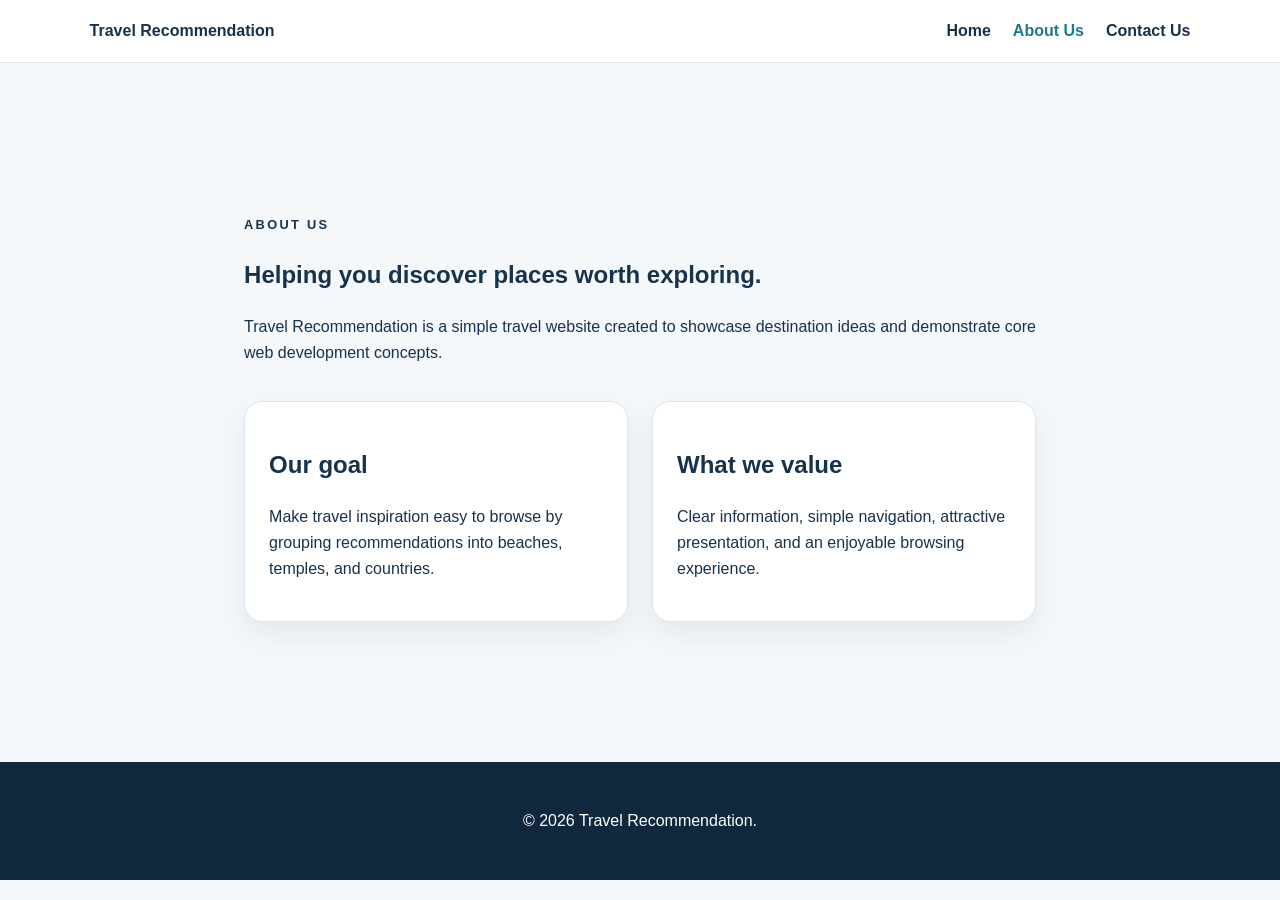
==== about.html @ f6309ee8 "Add files via upload" ====
<!DOCTYPE html><html lang="en"><head><meta charset="UTF-8"><meta name="viewport" content="width=device-width,initial-scale=1"><title>About Us | Travel Recommendation</title><link rel="stylesheet" href="style.css"></head><body><header class="navbar"><div class="brand">Travel Recommendation</div><nav><a href="index.html">Home</a><a class="active" href="about.html">About Us</a><a href="contact.html">Contact Us</a></nav></header><main class="page"><section class="section"><p class="eyebrow">About us</p><h1>Helping you discover places worth exploring.</h1><p>Travel Recommendation is a simple travel website created to showcase destination ideas and demonstrate core web development concepts.</p><div class="about-grid"><div><h2>Our goal</h2><p>Make travel inspiration easy to browse by grouping recommendations into beaches, temples, and countries.</p></div><div><h2>What we value</h2><p>Clear information, simple navigation, attractive presentation, and an enjoyable browsing experience.</p></div></div></section></main><footer><p>&copy; 2026 Travel Recommendation.</p></footer></body></html>
---- style.css ----
*{box-sizing:border-box}:root{--ink:#17324d;--muted:#5d7185;--paper:#f5f8fb;--white:#fff;--accent:#1d7a8c;--accent-dark:#145a69;--border:#dbe5ec;--shadow:0 12px 30px rgba(23,50,77,.08)}body{margin:0;font-family:-apple-system,BlinkMacSystemFont,"Segoe UI",sans-serif;color:var(--ink);background:var(--paper);line-height:1.6}.navbar{position:sticky;top:0;z-index:10;display:flex;align-items:center;justify-content:space-between;padding:18px 7%;background:rgba(255,255,255,.96);border-bottom:1px solid var(--border)}.brand{font-weight:800}nav{display:flex;gap:22px}nav a{color:var(--ink);text-decoration:none;font-weight:600}nav a:hover,nav a.active{color:var(--accent)}.hero{min-height:72vh;display:grid;place-items:center;padding:80px 7%;background:linear-gradient(rgba(15,45,66,.55),rgba(15,45,66,.55)),url("images/hero.svg") center/cover}.hero-content{max-width:780px;color:#fff;text-align:center}.eyebrow{text-transform:uppercase;letter-spacing:.18em;font-size:.8rem;font-weight:800}.hero h1{font-size:clamp(2.4rem,6vw,4.6rem);line-height:1.05;margin:12px 0 20px}.hero p{font-size:1.1rem}.section,.page{max-width:1100px;margin:auto;padding:70px 7%}.intro{text-align:center;max-width:850px}.category{margin-top:48px}.cards{display:grid;grid-template-columns:repeat(2,minmax(0,1fr));gap:24px}.card{background:var(--white);border:1px solid var(--border);border-radius:18px;overflow:hidden;box-shadow:var(--shadow)}.card img{display:block;width:100%;height:220px;object-fit:cover}.card h4,.card p{margin-left:22px;margin-right:22px}.card h4{margin-top:18px;margin-bottom:8px;font-size:1.25rem}.card p{margin-bottom:22px;color:var(--muted)}.about-grid{display:grid;grid-template-columns:repeat(2,minmax(0,1fr));gap:24px;margin-top:36px}.about-grid>div{background:var(--white);border:1px solid var(--border);border-radius:18px;padding:24px;box-shadow:var(--shadow)}.contact-form{display:grid;gap:10px;max-width:700px;margin-top:30px}input,textarea{width:100%;padding:13px 14px;border:1px solid #cdd9e2;border-radius:10px;font:inherit;margin-bottom:10px}.button{display:inline-block;width:max-content;padding:12px 20px;border:0;border-radius:10px;background:var(--accent);color:#fff;text-decoration:none;font:inherit;font-weight:700;cursor:pointer}.button:hover{background:var(--accent-dark)}.form-message{color:var(--accent-dark);font-weight:600}footer{text-align:center;padding:30px 7%;background:#10283d;color:#fff}@media(max-width:760px){.navbar{align-items:flex-start;gap:12px;flex-direction:column}nav{flex-wrap:wrap}.cards,.about-grid{grid-template-columns:1fr}}
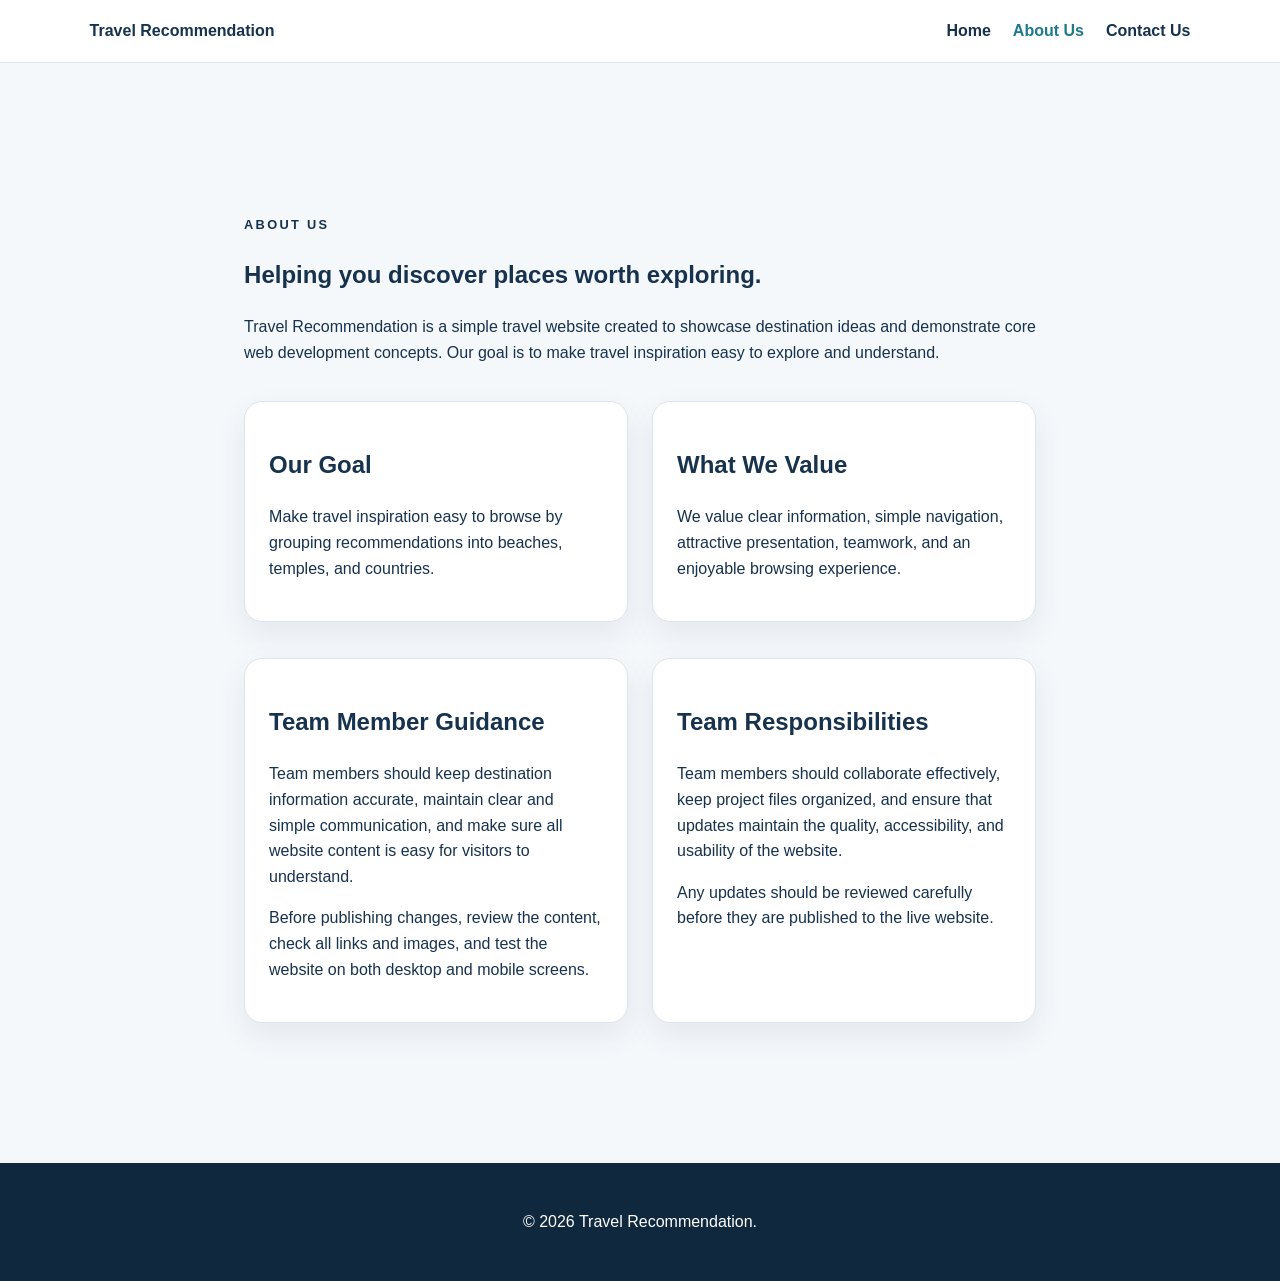
==== commit 55197ecf: "Enhance About Us page with team guidance Added sections for team member guidance and responsibilitie" ====
--- a/about.html
+++ b/about.html
@@ -1 +1,102 @@
-<!DOCTYPE html><html lang="en"><head><meta charset="UTF-8"><meta name="viewport" content="width=device-width,initial-scale=1"><title>About Us | Travel Recommendation</title><link rel="stylesheet" href="style.css"></head><body><header class="navbar"><div class="brand">Travel Recommendation</div><nav><a href="index.html">Home</a><a class="active" href="about.html">About Us</a><a href="contact.html">Contact Us</a></nav></header><main class="page"><section class="section"><p class="eyebrow">About us</p><h1>Helping you discover places worth exploring.</h1><p>Travel Recommendation is a simple travel website created to showcase destination ideas and demonstrate core web development concepts.</p><div class="about-grid"><div><h2>Our goal</h2><p>Make travel inspiration easy to browse by grouping recommendations into beaches, temples, and countries.</p></div><div><h2>What we value</h2><p>Clear information, simple navigation, attractive presentation, and an enjoyable browsing experience.</p></div></div></section></main><footer><p>&copy; 2026 Travel Recommendation.</p></footer></body></html>
+<!DOCTYPE html>
+<html lang="en">
+<head>
+  <meta charset="UTF-8">
+  <meta name="viewport" content="width=device-width, initial-scale=1.0">
+  <title>About Us | Travel Recommendation</title>
+  <link rel="stylesheet" href="style.css">
+</head>
+
+<body>
+
+  <header class="navbar">
+    <div class="brand">Travel Recommendation</div>
+
+    <nav>
+      <a href="index.html">Home</a>
+      <a href="about.html" class="active">About Us</a>
+      <a href="contact.html">Contact Us</a>
+    </nav>
+  </header>
+
+  <main class="page">
+
+    <section class="section">
+
+      <p class="eyebrow">About us</p>
+
+      <h1>Helping you discover places worth exploring.</h1>
+
+      <p>
+        Travel Recommendation is a simple travel website created to showcase
+        destination ideas and demonstrate core web development concepts.
+        Our goal is to make travel inspiration easy to explore and understand.
+      </p>
+
+      <div class="about-grid">
+
+        <div>
+          <h2>Our Goal</h2>
+
+          <p>
+            Make travel inspiration easy to browse by grouping recommendations
+            into beaches, temples, and countries.
+          </p>
+        </div>
+
+        <div>
+          <h2>What We Value</h2>
+
+          <p>
+            We value clear information, simple navigation, attractive
+            presentation, teamwork, and an enjoyable browsing experience.
+          </p>
+        </div>
+
+      </div>
+
+      <div class="about-grid">
+
+        <div>
+          <h2>Team Member Guidance</h2>
+
+          <p>
+            Team members should keep destination information accurate,
+            maintain clear and simple communication, and make sure all
+            website content is easy for visitors to understand.
+          </p>
+
+          <p>
+            Before publishing changes, review the content, check all links
+            and images, and test the website on both desktop and mobile
+            screens.
+          </p>
+        </div>
+
+        <div>
+          <h2>Team Responsibilities</h2>
+
+          <p>
+            Team members should collaborate effectively, keep project files
+            organized, and ensure that updates maintain the quality,
+            accessibility, and usability of the website.
+          </p>
+
+          <p>
+            Any updates should be reviewed carefully before they are
+            published to the live website.
+          </p>
+        </div>
+
+      </div>
+
+    </section>
+
+  </main>
+
+  <footer>
+    <p>&copy; 2026 Travel Recommendation.</p>
+  </footer>
+
+</body>
+</html>
